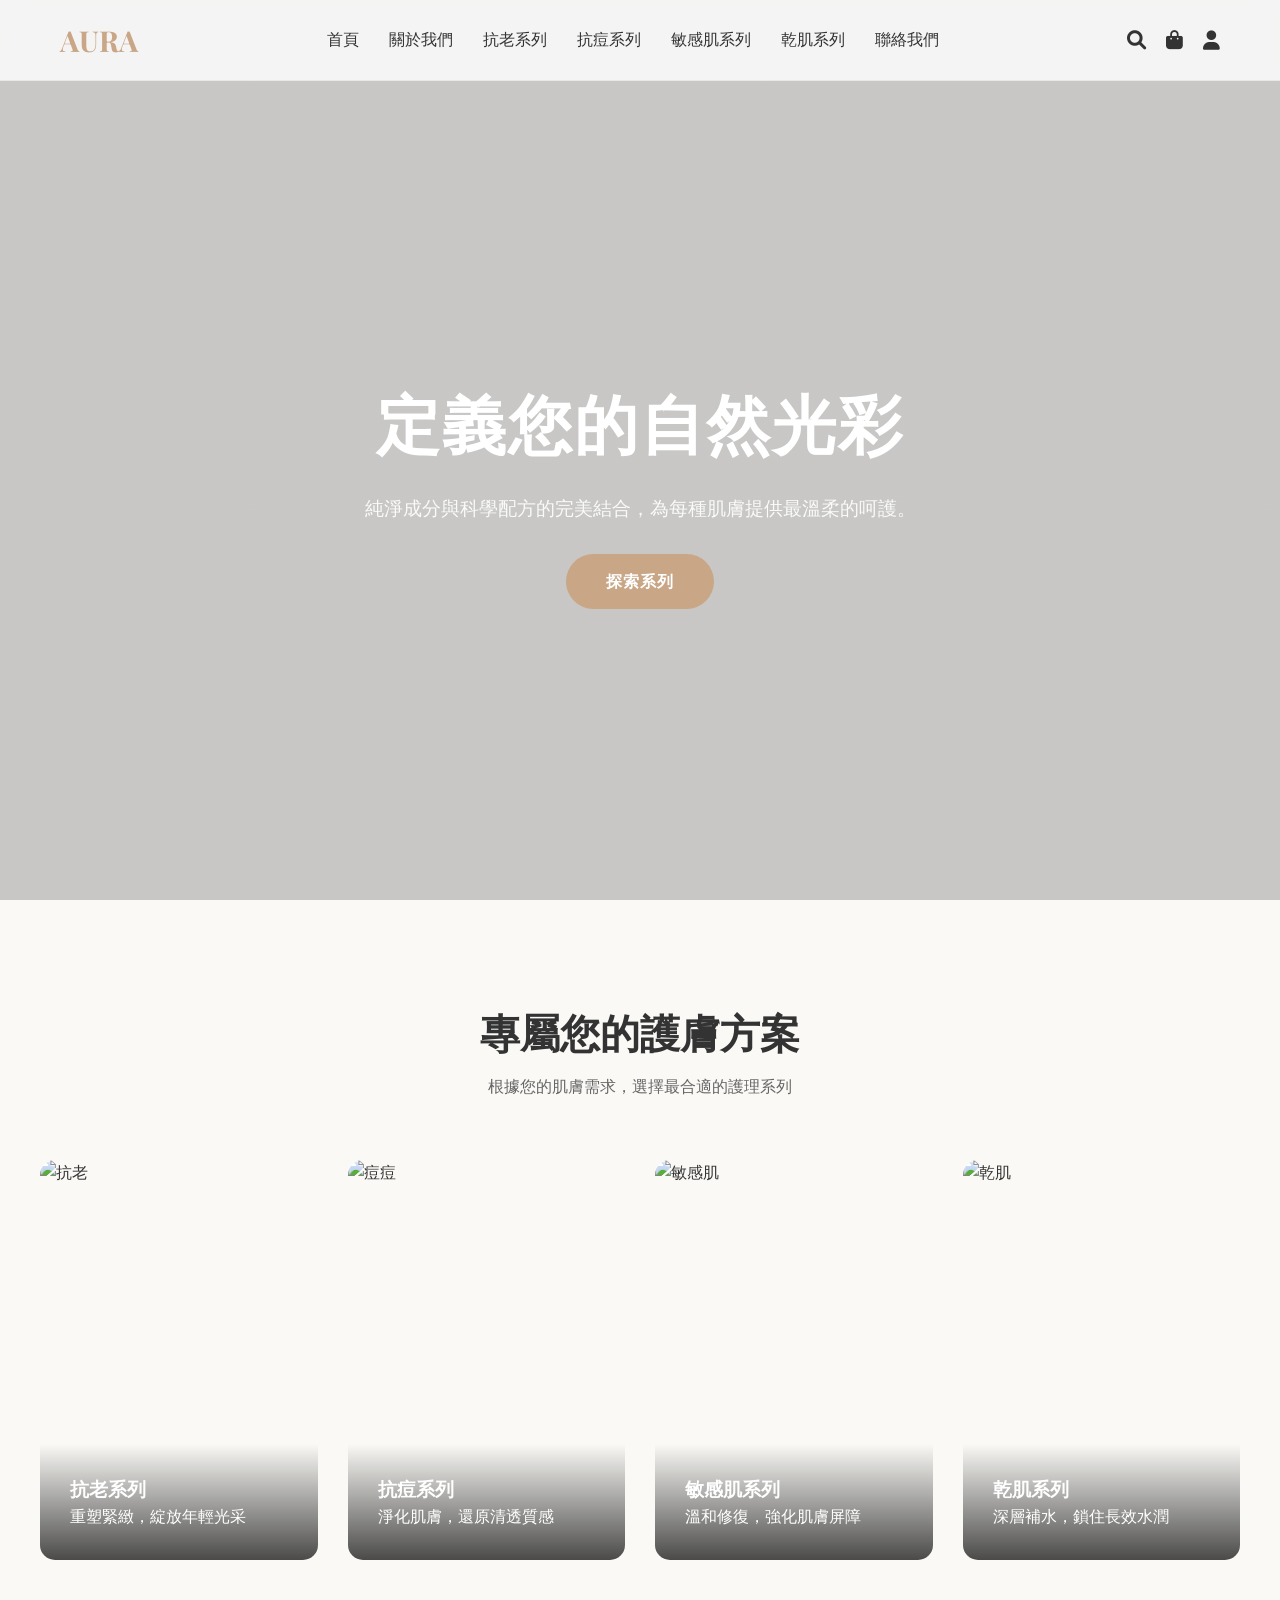
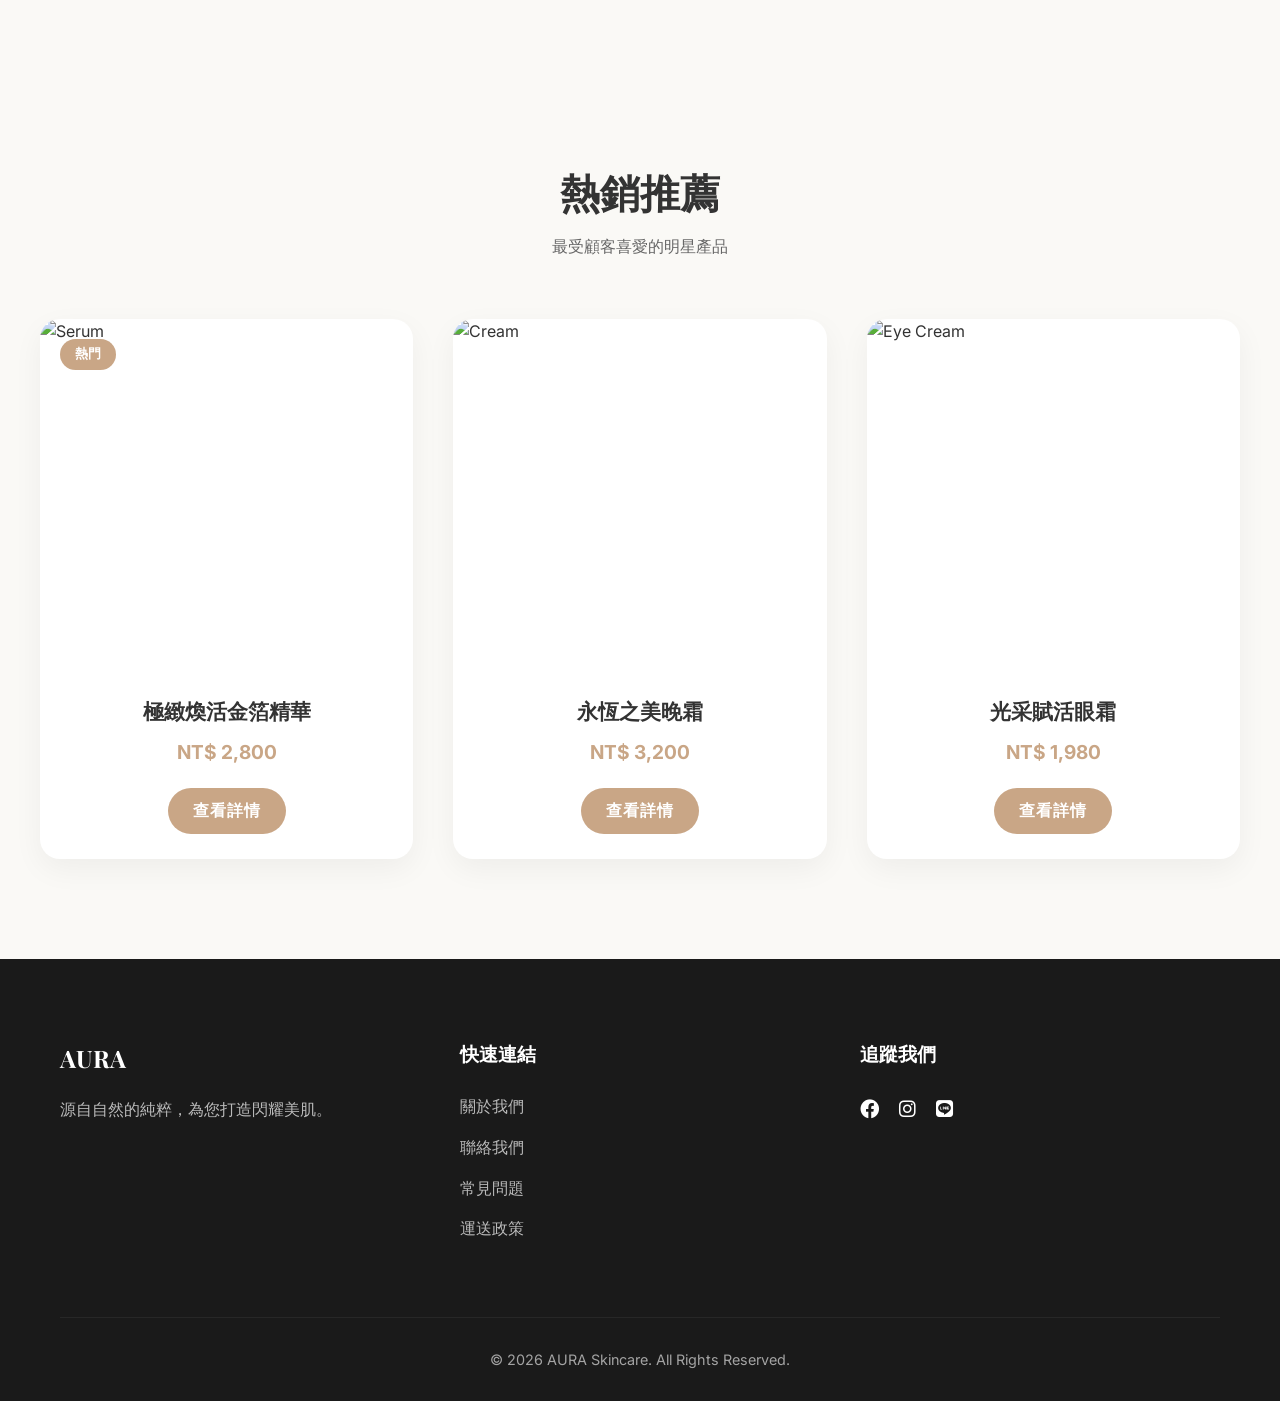
==== index.html @ ccf760a1 "Add files via upload" ====
<!DOCTYPE html>
<html lang="zh-TW">
<head>
    <meta charset="UTF-8">
    <meta name="viewport" content="width=device-width, initial-scale=1.0">
    <title>AURA Skincare | 綻放自然美肌的奧秘</title>
    <meta name="description" content="AURA Skincare 提供頂級女性保養品，針對抗老、痘痘、敏感及乾性肌膚提供專業解決方案。">
    <link rel="stylesheet" href="style.css">
    <link href="https://fonts.googleapis.com/css2?family=Inter:wght@400;600;700&family=Playfair+Display:wght@700&display=swap" rel="stylesheet">
    <link rel="stylesheet" href="https://cdnjs.cloudflare.com/ajax/libs/font-awesome/6.0.0/css/all.min.css">
</head>
<body>
    <header>
        <nav class="container">
            <a href="index.html" class="logo">
                <span class="brand-name" style="font-size: 1.8rem; color: var(--primary);">AURA</span>
            </a>
            <ul class="nav-links">
                <li><a href="index.html">首頁</a></li>
                <li><a href="about.html">關於我們</a></li>
                <li><a href="category-anti-aging.html">抗老系列</a></li>
                <li><a href="category-acne.html">抗痘系列</a></li>
                <li><a href="category-sensitive.html">敏感肌系列</a></li>
                <li><a href="category-dry.html">乾肌系列</a></li>
                <li><a href="contact.html">聯絡我們</a></li>
            </ul>
            <div class="nav-icons">
                <a href="#"><i class="fas fa-search"></i></a>
                <a href="#"><i class="fas fa-shopping-bag"></i></a>
                <a href="#"><i class="fas fa-user"></i></a>
            </div>
        </nav>
    </header>

    <main>
        <section class="hero">
            <div class="hero-content animate-fade-in">
                <h1>定義您的自然光彩</h1>
                <p>純淨成分與科學配方的完美結合，為每種肌膚提供最溫柔的呵護。</p>
                <a href="#categories" class="btn">探索系列</a>
            </div>
        </section>

        <section id="categories" class="section container">
            <div class="section-title">
                <h2>專屬您的護膚方案</h2>
                <p>根據您的肌膚需求，選擇最合適的護理系列</p>
            </div>
            <div class="category-grid">
                <a href="category-anti-aging.html" class="category-card">
                    <img src="https://images.unsplash.com/photo-1612817288484-6f916006741a?auto=format&fit=crop&q=80&w=800" alt="抗老">
                    <div class="category-info">
                        <h3>抗老系列</h3>
                        <p>重塑緊緻，綻放年輕光采</p>
                    </div>
                </a>
                <a href="category-acne.html" class="category-card">
                    <img src="https://images.unsplash.com/photo-1594418073944-683af99ef296?auto=format&fit=crop&q=80&w=800" alt="痘痘">
                    <div class="category-info">
                        <h3>抗痘系列</h3>
                        <p>淨化肌膚，還原清透質感</p>
                    </div>
                </a>
                <a href="category-sensitive.html" class="category-card">
                    <img src="https://images.unsplash.com/photo-1556228578-0d85b1a4d571?auto=format&fit=crop&q=80&w=800" alt="敏感肌">
                    <div class="category-info">
                        <h3>敏感肌系列</h3>
                        <p>溫和修復，強化肌膚屏障</p>
                    </div>
                </a>
                <a href="category-dry.html" class="category-card">
                    <img src="https://images.unsplash.com/photo-1570172619644-dfd03ed5d881?auto=format&fit=crop&q=80&w=800" alt="乾肌">
                    <div class="category-info">
                        <h3>乾肌系列</h3>
                        <p>深層補水，鎖住長效水潤</p>
                    </div>
                </a>
            </div>
        </section>

        <section class="section container">
            <div class="section-title">
                <h2>熱銷推薦</h2>
                <p>最受顧客喜愛的明星產品</p>
            </div>
            <div class="product-grid">
                <div class="product-card">
                    <div class="product-image">
                        <span class="product-badge">熱門</span>
                        <img src="https://images.unsplash.com/photo-1620916566398-39f1143ab7be?auto=format&fit=crop&q=80&w=600" alt="Serum">
                    </div>
                    <div class="product-details">
                        <h3>極緻煥活金箔精華</h3>
                        <p class="product-price">NT$ 2,800</p>
                        <a href="product-detail.html?id=1" class="btn" style="padding: 10px 25px;">查看詳情</a>
                    </div>
                </div>
                <div class="product-card">
                    <div class="product-image">
                        <img src="https://images.unsplash.com/photo-1611080626919-7cf5a969fc8f?auto=format&fit=crop&q=80&w=600" alt="Cream">
                    </div>
                    <div class="product-details">
                        <h3>永恆之美晚霜</h3>
                        <p class="product-price">NT$ 3,200</p>
                        <a href="product-detail.html?id=2" class="btn" style="padding: 10px 25px;">查看詳情</a>
                    </div>
                </div>
                <div class="product-card">
                    <div class="product-image">
                        <img src="https://images.unsplash.com/photo-1556228578-8c7c2f22bb5f?auto=format&fit=crop&q=80&w=600" alt="Eye Cream">
                    </div>
                    <div class="product-details">
                        <h3>光采賦活眼霜</h3>
                        <p class="product-price">NT$ 1,980</p>
                        <a href="product-detail.html?id=3" class="btn" style="padding: 10px 25px;">查看詳情</a>
                    </div>
                </div>
            </div>
        </section>
    </main>

    <footer>
        <div class="container">
            <div class="footer-grid">
                <div class="footer-col">
                    <span class="brand-name" style="font-size: 1.5rem;">AURA</span>
                    <p style="margin-top: 20px; opacity: 0.7;">源自自然的純粹，為您打造閃耀美肌。</p>
                </div>
                <div class="footer-col">
                    <h4>快速連結</h4>
                    <ul class="footer-links">
                        <li><a href="about.html">關於我們</a></li>
                        <li><a href="contact.html">聯絡我們</a></li>
                        <li><a href="#">常見問題</a></li>
                        <li><a href="#">運送政策</a></li>
                    </ul>
                </div>
                <div class="footer-col">
                    <h4>追蹤我們</h4>
                    <div class="nav-icons" style="justify-content: flex-start;">
                        <a href="#"><i class="fab fa-facebook"></i></a>
                        <a href="#"><i class="fab fa-instagram"></i></a>
                        <a href="#"><i class="fab fa-line"></i></a>
                    </div>
                </div>
            </div>
            <div class="footer-bottom">
                <p>&copy; 2026 AURA Skincare. All Rights Reserved.</p>
            </div>
        </div>
    </footer>
</body>
</html>
---- style.css ----
:root {
    --primary: #c9a686; /* Soft Beige/Tan */
    --primary-dark: #a68a6d;
    --secondary: #2c3e50; /* Deep Navy for contrast */
    --accent: #d4af37; /* Gold */
    --bg-light: #faf9f6; /* Off-white */
    --text-main: #333333;
    --text-muted: #666666;
    --white: #ffffff;
    --shadow: 0 10px 30px rgba(0, 0, 0, 0.05);
    --transition: all 0.3s ease;
}

* {
    margin: 0;
    padding: 0;
    box-sizing: border-box;
}

body {
    font-family: 'Inter', -apple-system, BlinkMacSystemFont, "Segoe UI", Roboto, sans-serif;
    background-color: var(--bg-light);
    color: var(--text-main);
    line-height: 1.6;
    overflow-x: hidden;
}

h1, h2, h3, .brand-name {
    font-family: 'Playfair Display', serif;
    font-weight: 700;
}

a {
    text-decoration: none;
    color: inherit;
    transition: var(--transition);
}

ul {
    list-style: none;
}

img {
    max-width: 100%;
    display: block;
}

.container {
    max-width: 1200px;
    margin: 0 auto;
    padding: 0 20px;
}

/* Header & Navigation */
header {
    background: rgba(255, 255, 255, 0.8);
    backdrop-filter: blur(10px);
    position: fixed;
    top: 0;
    width: 100%;
    z-index: 1000;
    border-bottom: 1px solid rgba(0, 0, 0, 0.05);
}

nav {
    display: flex;
    justify-content: space-between;
    align-items: center;
    height: 80px;
}

.logo {
    display: flex;
    align-items: center;
    gap: 10px;
}

.logo-img {
    height: 40px;
}

.nav-links {
    display: flex;
    gap: 30px;
}

.nav-links a:hover {
    color: var(--primary);
}

.nav-icons {
    display: flex;
    gap: 20px;
    font-size: 1.2rem;
}

/* Hero Section */
.hero {
    height: 100vh;
    display: flex;
    align-items: center;
    background: linear-gradient(rgba(0, 0, 0, 0.2), rgba(0, 0, 0, 0.2)), url('https://images.unsplash.com/photo-1556228720-195a672e8a03?auto=format&fit=crop&q=80&w=2000') no-repeat center center/cover;
    color: var(--white);
    text-align: center;
    padding-top: 80px;
}

.hero-content {
    max-width: 800px;
    margin: 0 auto;
}

.hero h1 {
    font-size: 4rem;
    margin-bottom: 20px;
    letter-spacing: 2px;
}

.hero p {
    font-size: 1.2rem;
    margin-bottom: 30px;
    opacity: 0.9;
}

.btn {
    display: inline-block;
    padding: 15px 40px;
    background-color: var(--primary);
    color: var(--white);
    border-radius: 50px;
    font-weight: 600;
    text-transform: uppercase;
    letter-spacing: 1px;
    transition: var(--transition);
    border: none;
    cursor: pointer;
}

.btn:hover {
    background-color: var(--primary-dark);
    transform: translateY(-3px);
    box-shadow: 0 5px 15px rgba(201, 166, 134, 0.4);
}

/* Categories Section */
.section {
    padding: 100px 0;
}

.section-title {
    text-align: center;
    margin-bottom: 60px;
}

.section-title h2 {
    font-size: 2.5rem;
    margin-bottom: 10px;
}

.section-title p {
    color: var(--text-muted);
}

.category-grid {
    display: grid;
    grid-template-columns: repeat(auto-fit, minmax(250px, 1fr));
    gap: 30px;
}

.category-card {
    position: relative;
    overflow: hidden;
    border-radius: 15px;
    height: 400px;
    cursor: pointer;
}

.category-card img {
    width: 100%;
    height: 100%;
    object-fit: cover;
    transition: var(--transition);
}

.category-card:hover img {
    transform: scale(1.1);
}

.category-info {
    position: absolute;
    bottom: 0;
    left: 0;
    right: 0;
    padding: 30px;
    background: linear-gradient(transparent, rgba(0, 0, 0, 0.7));
    color: var(--white);
}

/* Product Cards */
.product-grid {
    display: grid;
    grid-template-columns: repeat(auto-fit, minmax(280px, 1fr));
    gap: 40px;
}

.product-card {
    background: var(--white);
    border-radius: 20px;
    overflow: hidden;
    box-shadow: var(--shadow);
    transition: var(--transition);
}

.product-card:hover {
    transform: translateY(-10px);
}

.product-image {
    height: 350px;
    overflow: hidden;
    position: relative;
}

.product-image img {
    width: 100%;
    height: 100%;
    object-fit: cover;
}

.product-badge {
    position: absolute;
    top: 20px;
    left: 20px;
    background: var(--primary);
    color: var(--white);
    padding: 5px 15px;
    border-radius: 20px;
    font-size: 0.8rem;
    font-weight: 600;
}

.product-details {
    padding: 25px;
    text-align: center;
}

.product-details h3 {
    font-size: 1.3rem;
    margin-bottom: 10px;
}

.product-price {
    font-size: 1.2rem;
    color: var(--primary);
    font-weight: 700;
    margin-bottom: 20px;
}

/* Footer */
footer {
    background: #1a1a1a;
    color: var(--white);
    padding: 80px 0 30px;
}

.footer-grid {
    display: grid;
    grid-template-columns: repeat(auto-fit, minmax(200px, 1fr));
    gap: 40px;
    margin-bottom: 60px;
}

.footer-col h4 {
    margin-bottom: 25px;
    font-size: 1.2rem;
}

.footer-links li {
    margin-bottom: 15px;
}

.footer-links a {
    opacity: 0.7;
}

.footer-links a:hover {
    opacity: 1;
    padding-left: 10px;
}

.footer-bottom {
    border-top: 1px solid rgba(255, 255, 255, 0.1);
    padding-top: 30px;
    text-align: center;
    opacity: 0.6;
    font-size: 0.9rem;
}

/* Animations */
@keyframes fadeIn {
    from { opacity: 0; transform: translateY(20px); }
    to { opacity: 1; transform: translateY(0); }
}

.animate-fade-in {
    animation: fadeIn 1s ease forwards;
}

/* Responsive */
@media (max-width: 768px) {
    .nav-links {
        display: none;
    }
    .hero h1 {
        font-size: 2.5rem;
    }
}
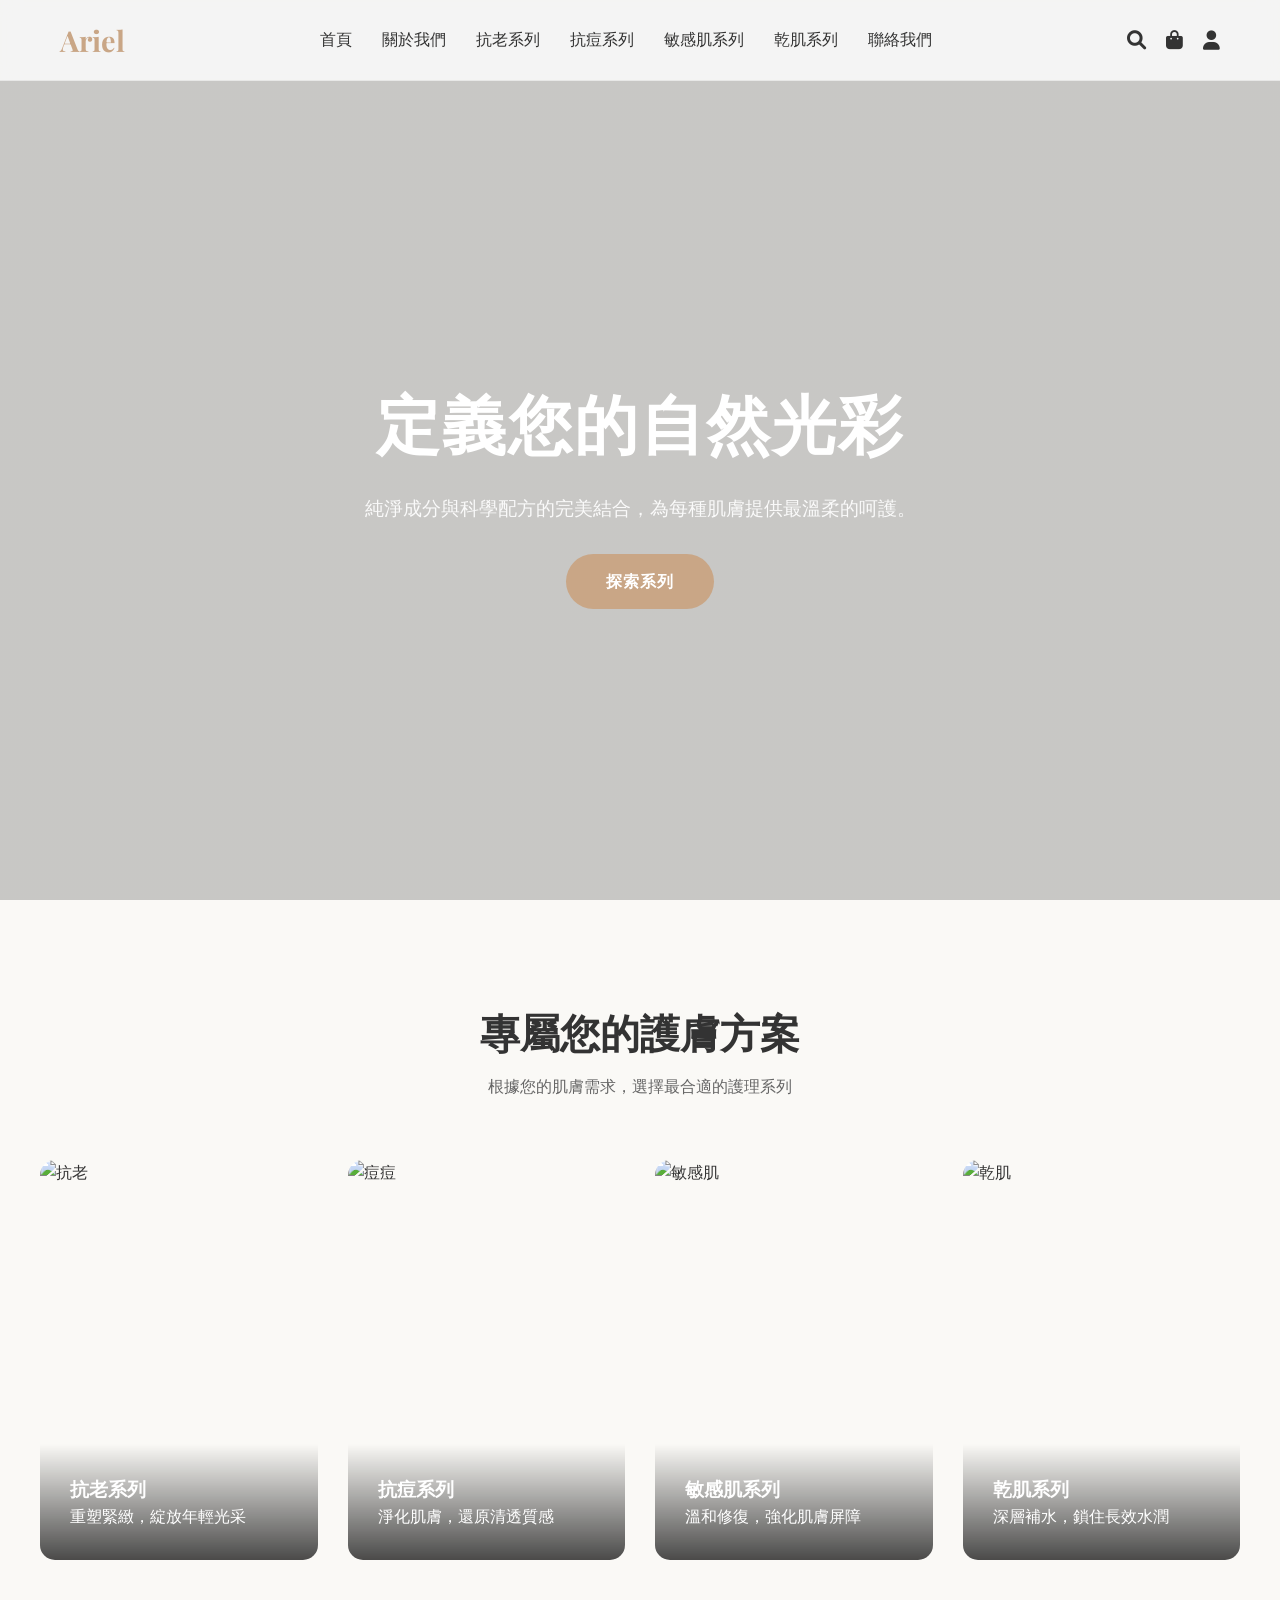
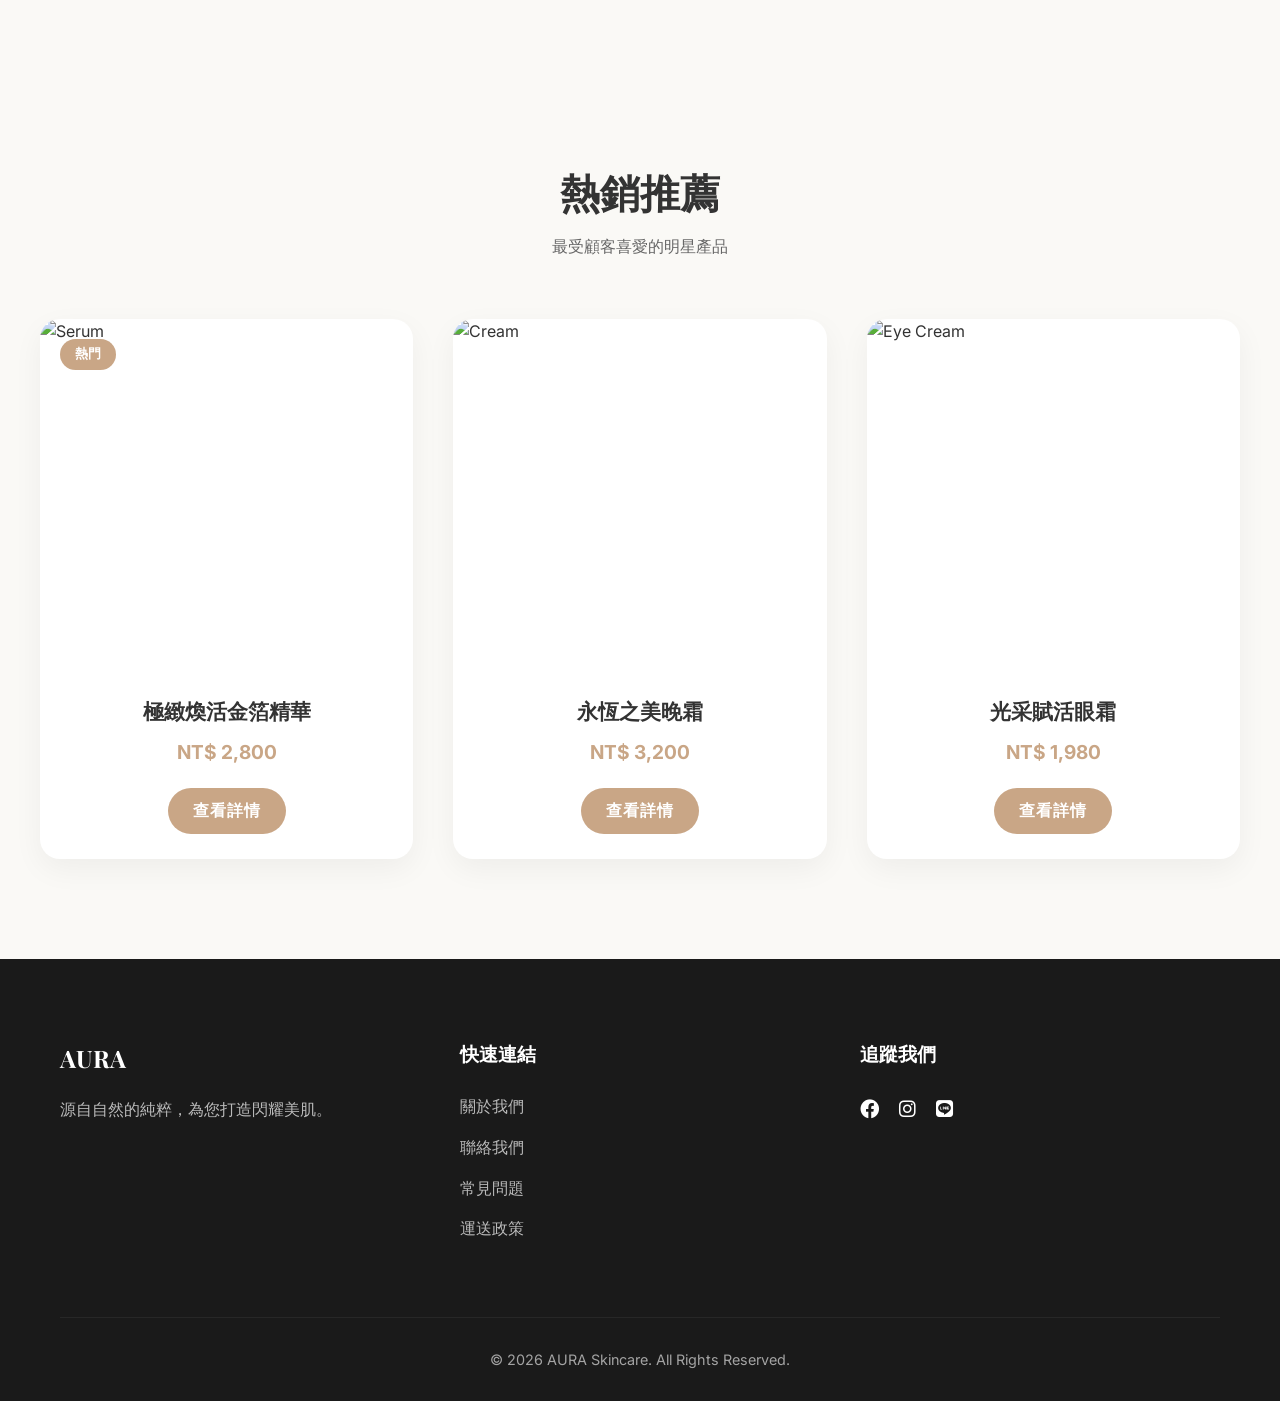
==== commit c8e9d0b5: "Add files via upload" ====
--- a/index.html
+++ b/index.html
@@ -1,10 +1,13 @@
 <!DOCTYPE html>
 <html lang="zh-TW">
 <head>
+    <meta name="google-site-verification" content="kMrUFnlNP9OWP1DDM9byQL1jv7gmTVb8XEuB3Q1G5Gg" />
     <meta charset="UTF-8">
     <meta name="viewport" content="width=device-width, initial-scale=1.0">
-    <title>AURA Skincare | 綻放自然美肌的奧秘</title>
-    <meta name="description" content="AURA Skincare 提供頂級女性保養品，針對抗老、痘痘、敏感及乾性肌膚提供專業解決方案。">
+    <title>Ariel變漂亮的化妝間</title>
+    <meta name="description" content="嗨這裡是Ariel變漂亮的化妝間，裡面提供頂級女性保養品，針對抗老、痘痘、敏感及乾性肌膚提供專業解決方案。來跟我一起變漂亮吧！！">
+    <meta name="keywords" content="Ariel, 變漂亮, 化妝間, 女性保養品, 保養品, 抗老, 抗痘, 敏感肌, 乾性肌">
+
     <link rel="stylesheet" href="style.css">
     <link href="https://fonts.googleapis.com/css2?family=Inter:wght@400;600;700&family=Playfair+Display:wght@700&display=swap" rel="stylesheet">
     <link rel="stylesheet" href="https://cdnjs.cloudflare.com/ajax/libs/font-awesome/6.0.0/css/all.min.css">
@@ -13,7 +16,7 @@
     <header>
         <nav class="container">
             <a href="index.html" class="logo">
-                <span class="brand-name" style="font-size: 1.8rem; color: var(--primary);">AURA</span>
+                <span class="brand-name" style="font-size: 1.8rem; color: var(--primary);">Ariel</span>
             </a>
             <ul class="nav-links">
                 <li><a href="index.html">首頁</a></li>
